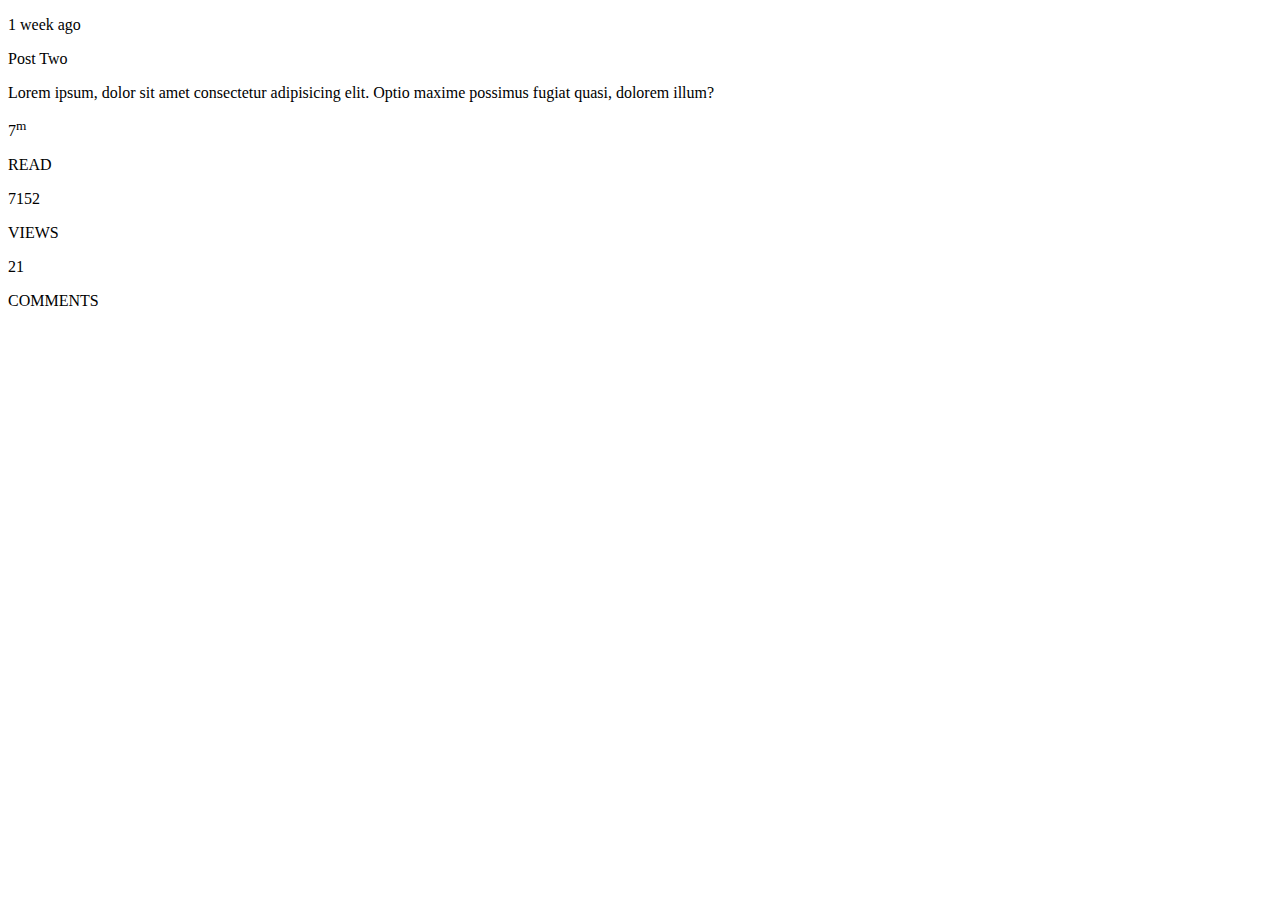
==== index.html @ 284b3770 "Rename card.html to index.html" ====
<!DOCTYPE html>
<html lang="en">

<head>
    <meta charset="UTF-8">
    <meta name="viewport" content="width=device-width, initial-scale=1.0">
    <title>Card</title>
    <link rel="stylesheet" href="card.css">
    <link rel="shortcut icon" href="/HTML-CSS/images/fevicon_post.webp" type="image/x-icon">
</head>

<body>
    <div class="container">
        <div class="card">
            <div class="card-details">
                <p id="title1">1 week ago</p>
                <p id="title2">Post Two</p>
                <p id="description">Lorem ipsum, dolor sit amet consectetur adipisicing elit. Optio maxime possimus
                    fugiat quasi, dolorem
                    illum?</p>
                    <div class="footer">
                        <div class="box">
                            <p class="value">7<sup>m</sup></p>
                            <p class="key">READ</p>
                        </div>
                        <div class="divider"></div>
                        <div class="box">
                            <p class="value">7152</p>
                            <p class="key">VIEWS</p>
                        </div>
                        <div class="divider"></div>
                        <div class="box">
                            <p class="value">21</p>
                            <p class="key">COMMENTS</p>
                        </div>
                    </div>
                    

            </div>
        </div>
    </div>
</body>

</html>
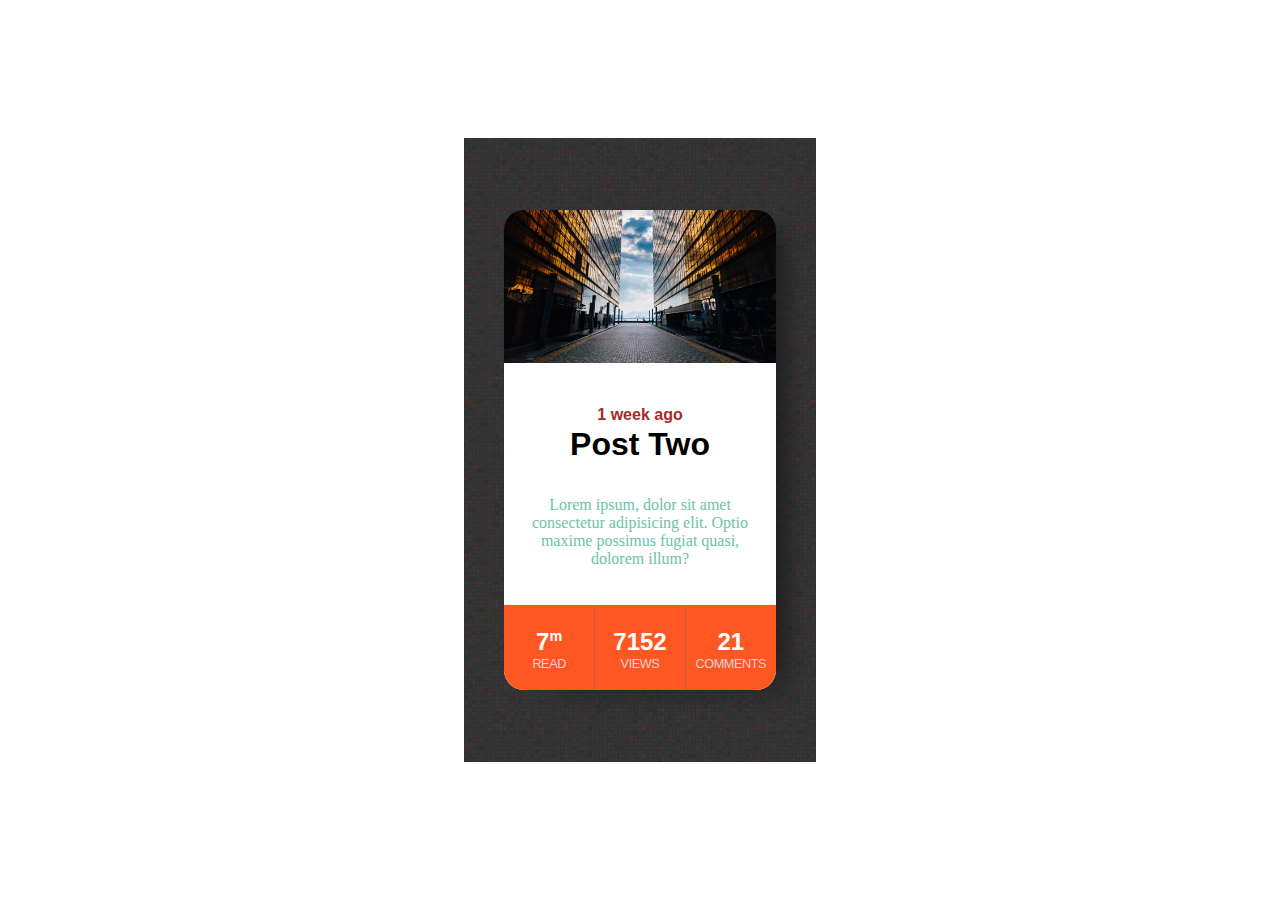
==== commit 762e34e8: "chore: use proper relative path and remove unused code" ====
--- a/index.html
+++ b/index.html
@@ -5,8 +5,8 @@
     <meta charset="UTF-8">
     <meta name="viewport" content="width=device-width, initial-scale=1.0">
     <title>Card</title>
-    <link rel="stylesheet" href="card.css">
-    <link rel="shortcut icon" href="/HTML-CSS/images/fevicon_post.webp" type="image/x-icon">
+    <link rel="stylesheet" href="/css/card.css">
+    <link rel="shortcut icon" href="/images/fevicon_post.webp" type="image/x-icon">
 </head>
 
 <body>
@@ -18,27 +18,25 @@
                 <p id="description">Lorem ipsum, dolor sit amet consectetur adipisicing elit. Optio maxime possimus
                     fugiat quasi, dolorem
                     illum?</p>
-                    <div class="footer">
-                        <div class="box">
-                            <p class="value">7<sup>m</sup></p>
-                            <p class="key">READ</p>
-                        </div>
-                        <div class="divider"></div>
-                        <div class="box">
-                            <p class="value">7152</p>
-                            <p class="key">VIEWS</p>
-                        </div>
-                        <div class="divider"></div>
-                        <div class="box">
-                            <p class="value">21</p>
-                            <p class="key">COMMENTS</p>
-                        </div>
+                <div class="footer">
+                    <div class="box">
+                        <p class="value">7<sup>m</sup></p>
+                        <p class="key">READ</p>
                     </div>
-                    
-
+                    <div class="divider"></div>
+                    <div class="box">
+                        <p class="value">7152</p>
+                        <p class="key">VIEWS</p>
+                    </div>
+                    <div class="divider"></div>
+                    <div class="box">
+                        <p class="value">21</p>
+                        <p class="key">COMMENTS</p>
+                    </div>
+                </div>
             </div>
         </div>
     </div>
 </body>
 
-</html>
+</html>--- a/css/card.css
+++ b/css/card.css
@@ -0,0 +1,111 @@
+body,
+html {
+    margin: 0;
+    padding: 0;
+    height: 100%;
+    overflow-y: auto;
+}
+
+* {
+    box-sizing: border-box;
+}
+
+.container {
+    display: flex;
+    justify-content: center;
+    align-items: center;
+    min-height: 100vh;
+}
+
+.card {
+    background-image: url(/images/grey_img1.webp);
+    height: 39rem;
+    width: 22rem;
+    background-repeat: no-repeat;
+    background-size: cover;
+    display: flex;
+    justify-content: center;
+    align-items: center;
+}
+
+.card-details {
+    background-color: white;
+    height: 30rem;
+    width: 17rem;
+    border-radius: 20px;
+    background-image: url(/images/building_img1.jpg);
+    background-repeat: no-repeat;
+    background-size: 100%;
+    background-position: top;
+    box-shadow: 32px 29px 13px -19px rgba(41, 35, 35, 0.45), 25px 0px 20px -20px rgba(0, 0, 0, 0.45);
+    text-align: center;
+    display: flex;
+    flex-direction: column;
+    justify-content: flex-end;
+}
+
+#description {
+    margin: 37px auto;
+    text-align: center;
+    color: rgb(107, 195, 166);
+    padding-left: 9px;
+    padding-right: 9px;
+}
+
+#title1 {
+    color: brown;
+    font-weight: bold;
+    font-family: Arial, Helvetica, sans-serif;
+    margin-bottom: -30px;
+}
+
+#title2 {
+    font-size: xx-large;
+    font-weight: 700;
+    font-family: Arial, Helvetica, sans-serif;
+    margin-bottom: -4px;
+}
+
+.footer {
+    display: flex;
+    justify-content: space-evenly;
+    align-items: center;
+    background-color: #ff5722;
+    border-radius: 0 0 20px 20px;
+    height: 85px;
+}
+
+.box {
+    display: flex;
+    flex-direction: column;
+    align-items: center;
+    flex: 1;
+    margin: 10px 0 31px 0;
+}
+
+.value {
+    font-size: 1.5rem;
+    font-weight: bold;
+    color: white;
+    font-family: Helvetica, sans-serif;
+    margin-bottom: 0px;
+}
+
+.key {
+    font-size: 0.8rem;
+    color: rgb(221, 209, 209);
+    text-transform: uppercase;
+    font-family: "Helvetica Neue", Helvetica, sans-serif;
+    letter-spacing: -0.5px;
+    margin: 0;
+}
+
+sup {
+    font-size: 0.6em;
+}
+
+.divider {
+    width: 0.5px;
+    height: 100%;
+    background-color: rgba(122, 104, 104, 0.5);
+}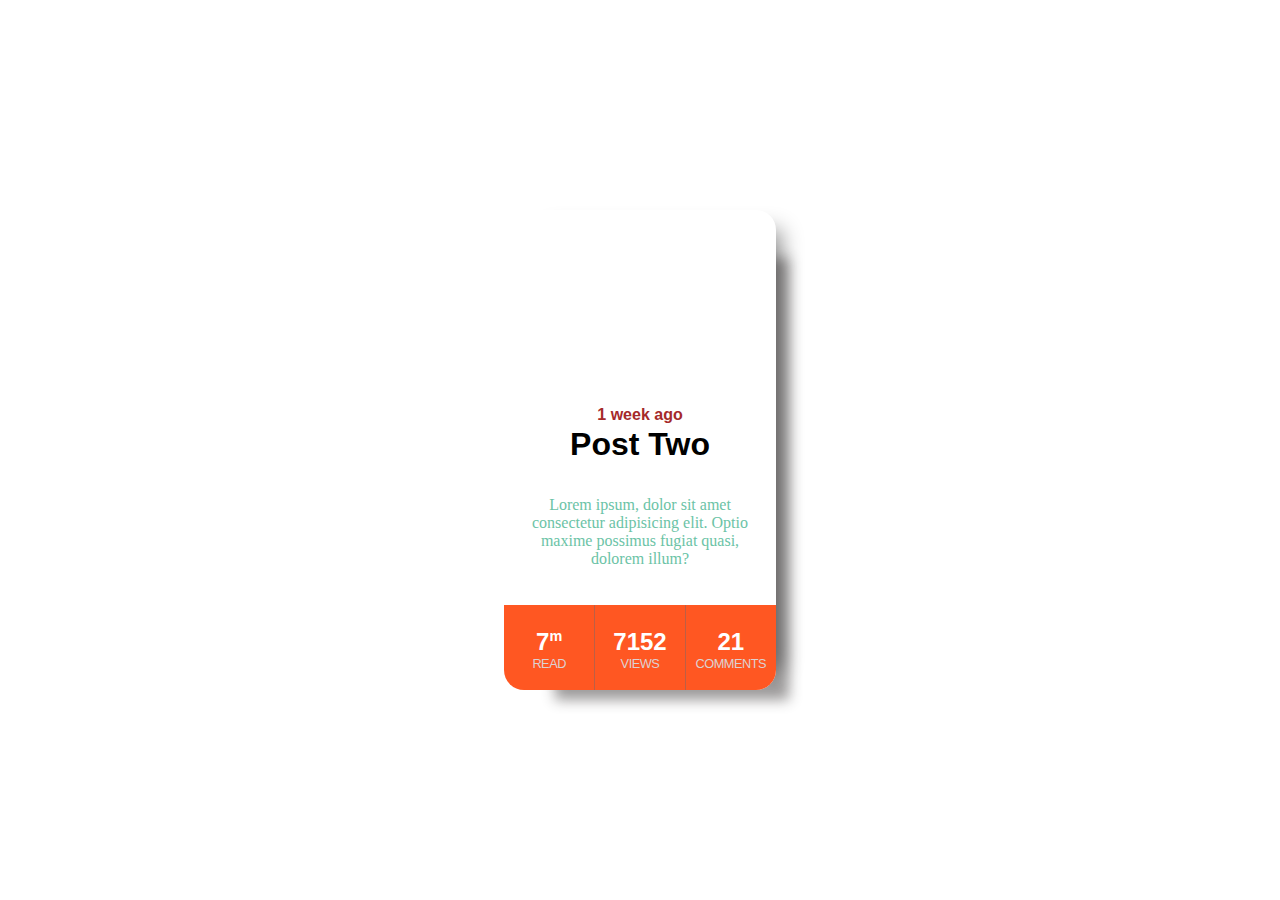
==== commit 7fff9d29: "chore: use proper relative path and remove unused code" ====
--- a/index.html
+++ b/index.html
@@ -5,8 +5,8 @@
     <meta charset="UTF-8">
     <meta name="viewport" content="width=device-width, initial-scale=1.0">
     <title>Card</title>
-    <link rel="stylesheet" href="/css/card.css">
-    <link rel="shortcut icon" href="/images/fevicon_post.webp" type="image/x-icon">
+    <link rel="stylesheet" href="css/card.css">
+    <link rel="shortcut icon" href="images/fevicon_post.webp" type="image/x-icon">
 </head>
 
 <body>
--- a/css/card.css
+++ b/css/card.css
@@ -18,7 +18,7 @@
 }
 
 .card {
-    background-image: url(/images/grey_img1.webp);
+    background-image: url(images/grey_img1.webp);
     height: 39rem;
     width: 22rem;
     background-repeat: no-repeat;
@@ -33,7 +33,7 @@
     height: 30rem;
     width: 17rem;
     border-radius: 20px;
-    background-image: url(/images/building_img1.jpg);
+    background-image: url(images/building_img1.jpg);
     background-repeat: no-repeat;
     background-size: 100%;
     background-position: top;
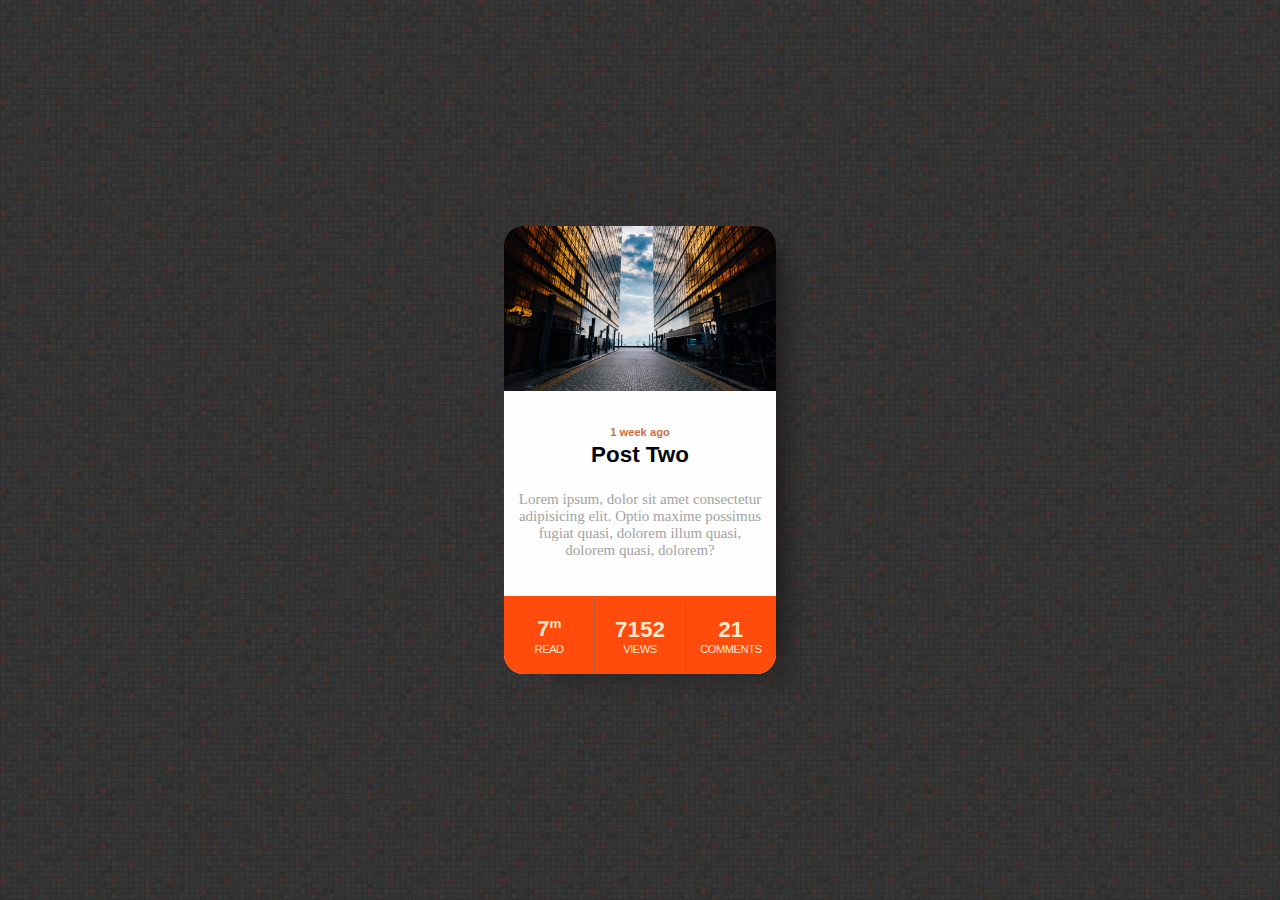
==== commit bf30cec9: "feat: improve layout" ====
--- a/index.html
+++ b/index.html
@@ -17,7 +17,7 @@
                 <p id="title2">Post Two</p>
                 <p id="description">Lorem ipsum, dolor sit amet consectetur adipisicing elit. Optio maxime possimus
                     fugiat quasi, dolorem
-                    illum?</p>
+                    illum quasi, dolorem quasi, dolorem?</p>
                 <div class="footer">
                     <div class="box">
                         <p class="value">7<sup>m</sup></p>
--- a/css/card.css
+++ b/css/card.css
@@ -14,13 +14,12 @@
     display: flex;
     justify-content: center;
     align-items: center;
-    min-height: 100vh;
 }
 
 .card {
-    background-image: url(images/grey_img1.webp);
-    height: 39rem;
-    width: 22rem;
+    background-image: url(../images/grey_img1.webp);
+    min-height: 100vh;
+    width: 100vw;
     background-repeat: no-repeat;
     background-size: cover;
     display: flex;
@@ -29,13 +28,13 @@
 }
 
 .card-details {
-    background-color: white;
-    height: 30rem;
+    background-color: #fefefe;
+    height: 28rem;
     width: 17rem;
     border-radius: 20px;
-    background-image: url(images/building_img1.jpg);
+    background-image: url(../images/building_img1.jpg);
     background-repeat: no-repeat;
-    background-size: 100%;
+    background-size: 275px 165px;
     background-position: top;
     box-shadow: 32px 29px 13px -19px rgba(41, 35, 35, 0.45), 25px 0px 20px -20px rgba(0, 0, 0, 0.45);
     text-align: center;
@@ -47,32 +46,35 @@
 #description {
     margin: 37px auto;
     text-align: center;
-    color: rgb(107, 195, 166);
+    color: #a2a2a2;
     padding-left: 9px;
     padding-right: 9px;
+    font-size: 15px;
 }
 
 #title1 {
-    color: brown;
+    color: #ce6e45;
     font-weight: bold;
     font-family: Arial, Helvetica, sans-serif;
-    margin-bottom: -30px;
+    margin-bottom: -18px;
+    font-size: 0.7rem;
 }
 
 #title2 {
-    font-size: xx-large;
+    font-size: 1.4rem;
     font-weight: 700;
     font-family: Arial, Helvetica, sans-serif;
-    margin-bottom: -4px;
+    margin-bottom: -14px;
+    color: #01020b;
 }
 
 .footer {
     display: flex;
     justify-content: space-evenly;
     align-items: center;
-    background-color: #ff5722;
+    background-color: #ff4b0b;
     border-radius: 0 0 20px 20px;
-    height: 85px;
+    height: 78px;
 }
 
 .box {
@@ -84,16 +86,16 @@
 }
 
 .value {
-    font-size: 1.5rem;
-    font-weight: bold;
-    color: white;
+    font-size: 1.4rem;
+    font-weight: 600;
+    color: #ffe8cc;
     font-family: Helvetica, sans-serif;
     margin-bottom: 0px;
 }
 
 .key {
-    font-size: 0.8rem;
-    color: rgb(221, 209, 209);
+    font-size: 0.7rem;
+    color: #ffe8cc;
     text-transform: uppercase;
     font-family: "Helvetica Neue", Helvetica, sans-serif;
     letter-spacing: -0.5px;
